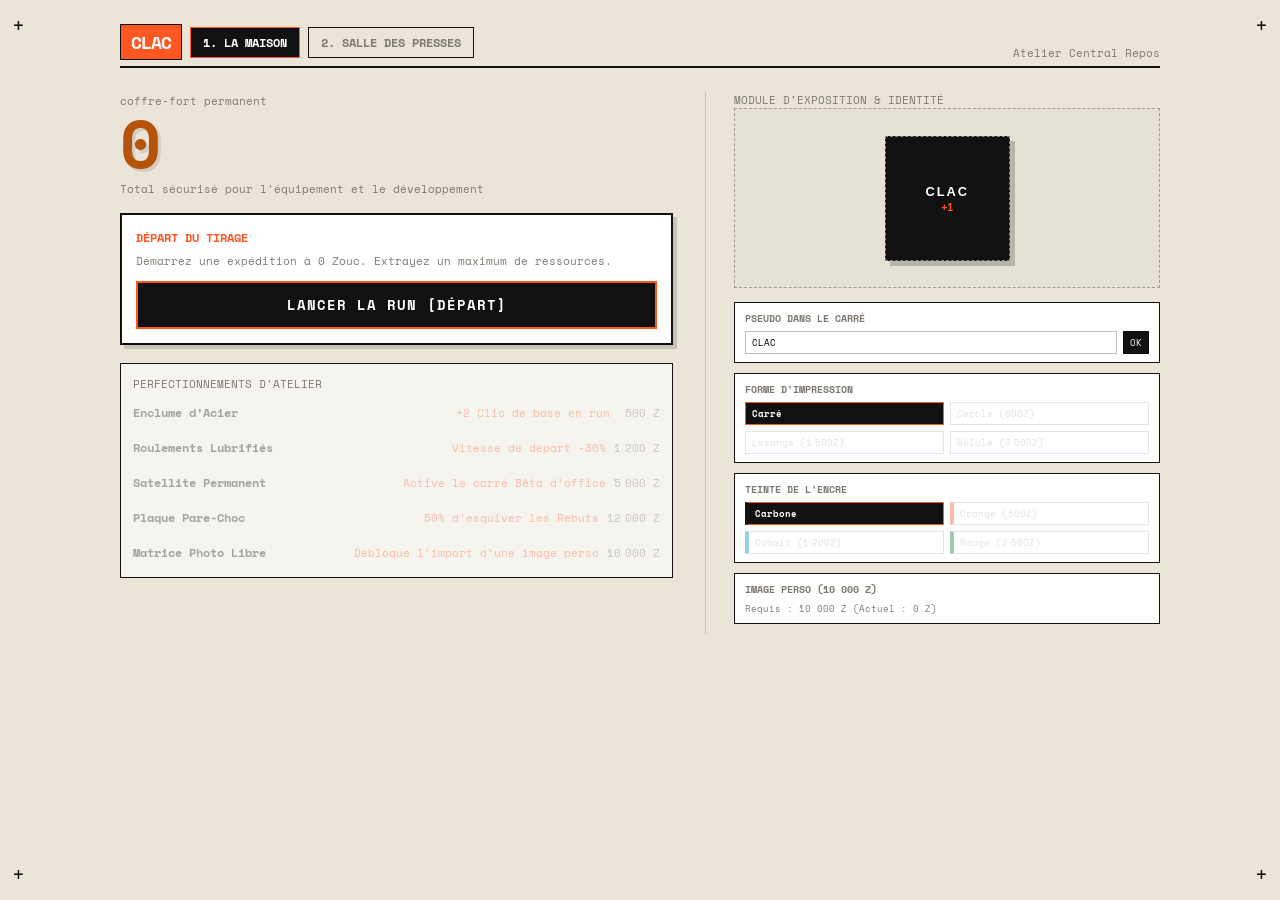
==== index.html @ faa23215 "feat: rename files" ====
<!DOCTYPE html>
<html lang="fr">
<head>
  <meta charset="UTF-8" />
  <meta name="viewport" content="width=device-width, initial-scale=1.0" />
  <title>CLAC — RUN &amp; ATELIER</title>
  <link rel="preconnect" href="https://fonts.googleapis.com">
  <link rel="preconnect" href="https://fonts.gstatic.com" crossorigin>
  <link href="https://fonts.googleapis.com/css2?family=Space+Mono:ital,wght@0,400;0,700;1,400&display=swap" rel="stylesheet">
  <link rel="stylesheet" href="css/clicker.css">
</head>
<body id="sheet-body-element" class="view-hub">

  <!-- REPÈRES D'IMPRESSION -->
  <div class="print-cross top-left">+</div>
  <div class="print-cross top-right">+</div>
  <div class="print-cross bottom-left">+</div>
  <div class="print-cross bottom-right">+</div>

  <!-- COUCHE DES PROJECTILES / ORBES -->
  <div id="projectiles-layer" class="projectiles-layer"></div>

  <!-- BAVURE D'ENCRE LIBRE -->
  <div id="free-ink-stain" class="free-ink-stain is-hidden">
    <div class="stain-core">
      <span class="stain-title">! BAVURE CORROSIF !</span>
      <span id="stain-hp-pill" class="stain-sub">-- CLICS</span>
    </div>
  </div>

  <!-- MODALES DE FIN DE RUN ET GAME OVER -->
  <div id="run-summary-modal" class="modal-backdrop is-hidden">
    <div class="modal-card">
      <div class="modal-badge" id="modal-badge-status">RUN TERMINÉE</div>
      <h2 id="modal-summary-title">BILAN D'EXTRACTION</h2>
      <p class="modal-intro" id="modal-summary-desc">Le tirage a pris fin.</p>
      
      <div class="vault-deposit-box">
        <span class="deposit-label">ZOUCS SÉCURISÉS :</span>
        <span id="modal-deposit-amount" class="deposit-val">+0 Z</span>
      </div>

      <button id="btn-return-home" class="btn-primary-action">RENTRER À LA MAISON [ATELIER]</button>
    </div>
  </div>

  <div id="gameover-overlay" class="modal-backdrop is-hidden">
    <div class="modal-card danger-card">
      <div class="modal-badge red">FAILLITE TECHNIQUE</div>
      <h2>DÉPÔT DE BILAN (0 ZOUC)</h2>
      <p class="modal-intro">L'encre a dévoré votre réserve. Tout l'argent non sécurisé de cette run est perdu.</p>
      <button id="btn-restart-game" class="btn-primary-action red-btn">RÉOUVRIR UN DOSSIER [RETRY]</button>
    </div>
  </div>

  <div class="sheet-frame">
    
    <!-- EN-TÊTE : TITRE CLAC EN HAUT À GAUCHE -->
    <header class="sheet-header">
      <div class="header-top-nav">
        <div class="mode-tabs">
          <span class="brand-title-top">CLAC</span>
          <button id="tab-nav-hub" class="mode-tab is-active">1. LA MAISON</button>
          <button id="tab-nav-run" class="mode-tab">2. SALLE DES PRESSES</button>
          <button id="btn-toggle-pause" class="btn-pause-header is-hidden" title="Pause (P)">PAUSE [P]</button>
          <button id="btn-quit-run" class="btn-quit-header is-hidden" title="Quitter la run et garder 50%">ABANDONNER (50%)</button>
        </div>

        <div class="header-sub">
          <span class="edition" id="status-header-tag">Atelier Central</span>
          <span class="batch" id="sub-header-tag">Repos</span>
        </div>
      </div>
      <div class="thick-rule"></div>
    </header>

    <!-- VUE 1 : LA MAISON -->
    <main id="view-hub-section" class="screen-view">
      <div class="hub-grid">
        
        <section class="hub-vault-col">
          <div class="meta-label">coffre-fort permanent</div>
          <div id="hub-vault-counter" class="giant-counter vault-color">0</div>
          <span class="vault-subtext">Total sécurisé pour l'équipement et le développement</span>

          <div class="start-run-card">
            <span class="run-card-title">DÉPART DU TIRAGE</span>
            <p class="run-card-desc">Démarrez une expédition à 0 Zouc. Extrayez un maximum de ressources.</p>
            <button id="btn-launch-run" class="btn-primary-action launch-btn">LANCER LA RUN [DÉPART]</button>
          </div>

          <div class="hub-shop-card">
            <div class="shop-headline">perfectionnements d'atelier</div>
            <div id="hub-perks-list" class="technical-catalog"></div>
          </div>
        </section>

        <section class="hub-craft-col">
          <div class="shop-headline">module d'exposition &amp; identité</div>
          
          <div class="static-pedestal">
            <button id="hub-static-square" class="static-display-tile" aria-label="Gagner des Zoucs">
              <span id="hub-tile-title" class="tile-title">CLAC</span>
              <span class="tile-sub">+1</span>
            </button>
          </div>

          <div class="custom-card">
            <span class="custom-label">PSEUDO DANS LE CARRÉ</span>
            <div style="display: flex; gap: 6px;">
              <input type="text" id="pseudo-input" placeholder="Votre pseudo..." class="style-choice-btn" style="flex: 1; background: #fff;" maxlength="8">
              <button id="btn-save-pseudo" class="style-choice-btn" style="background: var(--ink-black); color: #fff;">OK</button>
            </div>
          </div>

          <div class="custom-card">
            <span class="custom-label">FORME D'IMPRESSION</span>
            <div class="custom-btn-grid" id="shape-selectors"></div>
          </div>

          <div class="custom-card">
            <span class="custom-label">TEINTE DE L'ENCRE</span>
            <div class="custom-btn-grid" id="color-selectors"></div>
          </div>

          <div class="custom-card" id="image-upload-card">
            <span class="custom-label" id="img-upload-title">IMAGE PERSO (BLOQUÉE)</span>
            <input type="file" id="custom-image-input" accept="image/*" class="style-choice-btn" style="width: 100%; display: none;">
            <button id="btn-remove-image" class="style-choice-btn" style="margin-top: 4px; color: #d32f2f; display: none;">Retirer l'image</button>
            <span id="img-upload-info" style="font-size: 0.58rem; color: var(--muted-gray);">Achetez la 'Matrice Photo Libre' pour l'activer.</span>
          </div>
        </section>

      </div>
    </main>

    <!-- VUE 2 : LA RUN -->
    <main id="view-run-section" class="screen-view is-hidden">
      
      <div id="floor-clear-banner" class="floor-clear-banner is-hidden">
        <div class="banner-text">
          <span class="banner-title">PALIER FRANCHI !</span>
          <span class="banner-sub">Encaissez vos gains ou continuez.</span>
        </div>
        <div class="banner-actions">
          <button id="btn-bank-and-leave" class="banner-btn secure-btn">SÉCURISER &amp; RENTRER</button>
          <button id="btn-continue-run" class="banner-btn continue-btn">CONTINUER →</button>
        </div>
      </div>

      <div class="sheet-body">
        
        <section class="col-left">
          <div class="meta-label">bénéfice net de la run</div>
          <div id="counter" class="giant-counter">0</div>

          <div class="metrics-row">
            <div class="metric-cell">
              <span class="m-label">par seconde</span>
              <span id="stat-passive" class="m-val orange">+0.0</span>
            </div>
            <div class="metric-cell">
              <span class="m-label">par clic</span>
              <span id="stat-click" class="m-val orange">+1</span>
            </div>
            <div class="metric-cell">
              <span class="m-label">objectif palier</span>
              <span id="stat-target" class="m-val orange-text">5 000 Z</span>
            </div>
          </div>

          <div id="heat-container" class="heat-gauge-container">
            <div class="heat-meta">
              <span class="heat-label">pression thermique</span>
              <span id="heat-status" class="heat-state">0% [x1.0 BOOST]</span>
            </div>
            <div class="heat-track">
              <div id="heat-fill" class="heat-fill"></div>
            </div>
            <div id="heat-warning" class="heat-warning-banner is-hidden">
              ! BOURRAGE PAPIER : PRESSE BLOQUÉE !
            </div>
          </div>

          <div class="movement-sandbox" id="sandbox">
            <button id="active-square" class="floating-black-tile" aria-label="Cible principale">
              <span id="run-tile-title" class="tile-title">CLAC</span>
              <span id="tile-gain" class="tile-sub">+1</span>
            </button>

            <button id="beta-square" class="floating-black-tile beta-tile is-hidden" aria-label="Module Bêta">
              <span class="tile-title">BÊTA</span>
              <span id="beta-gain" class="tile-sub">+3</span>
            </button>

            <button id="hazard-square-1" class="hazard-tile" aria-label="Piège 1">
              <span class="hazard-title">REBUT</span>
              <span class="hazard-sub">-15%</span>
            </button>
            <button id="hazard-square-2" class="hazard-tile is-hidden" aria-label="Piège 2">
              <span class="hazard-title">REBUT</span>
              <span class="hazard-sub">-15%</span>
            </button>
            <button id="hazard-square-3" class="hazard-tile is-hidden" aria-label="Piège 3">
              <span class="hazard-title">REBUT</span>
              <span class="hazard-sub">-15%</span>
            </button>
          </div>
        </section>

        <!-- BOUTIQUE DE RUN -->
        <section class="col-right">
          <div class="shop-nav-strip">
            <span class="shop-headline">machines provisoires (run)</span>
          </div>
          <div id="catalog-list" class="technical-catalog"></div>
        </section>

      </div>
    </main>

  </div>

  <script src="JavaScript/script.js"></script>
</body>
</html>
---- css/clicker.css ----
*, *::before, *::after {
  box-sizing: border-box;
  margin: 0;
  padding: 0;
  user-select: none;
  -webkit-user-select: none;
}

:root {
  --paper-bg: #ece7dc;
  --ink-black: #111111;
  --accent-orange: #ff5722;
  --danger-red: #d32f2f;
  --vault-gold: #b45309;
  --muted-gray: #7d7971;
  --rule-color: #111111;
  --custom-tile-bg: #111111;
}

body {
  min-height: 100vh;
  color: var(--ink-black);
  font-family: 'Space Mono', monospace;
  overflow-x: hidden;
  position: relative;
  display: flex;
  justify-content: center;
  padding: 24px 16px;
  background-color: var(--paper-bg);
  transition: background-color 0.5s ease;
}

body.view-hub { --paper-bg: #eae5d8; }
body.world-1 { --paper-bg: #ece7dc; }
body.world-2 { --paper-bg: #dad5c7; --accent-orange: #e64a19; }
body.world-3 { --paper-bg: #c5cfcf; --accent-orange: #0284c7; }
body.world-4 { --paper-bg: #cfc2b6; --accent-orange: #b45309; }
body.world-5 { --paper-bg: #b0aba2; --accent-orange: #dc2626; }

/* TITRE CLAC EN HAUT À GAUCHE */
.brand-title-top {
  font-size: 1.1rem;
  font-weight: 700;
  letter-spacing: -1px;
  color: #fff;
  background: var(--accent-orange);
  padding: 4px 10px;
  border: 1px solid var(--ink-black);
  text-transform: uppercase;
}

/* BAVURE LIBRE */
.free-ink-stain {
  position: fixed;
  border-radius: 35% 65% 60% 40% / 50% 40% 60% 50%;
  background: radial-gradient(circle, #050505 40%, #1f0502 80%, #450a0a 100%);
  z-index: 120;
  cursor: pointer;
  box-shadow: 0 0 45px rgba(211, 47, 47, 0.6);
  border: 3px dashed #ef4444;
  display: flex;
  align-items: center;
  justify-content: center;
  text-align: center;
  animation: pulse-threat 1s ease-in-out infinite alternate;
  touch-action: manipulation;
  transition: width 0.2s ease, height 0.2s ease;
}

@keyframes pulse-threat {
  from { transform: rotate(0deg) scale(0.97); filter: brightness(1); }
  to { transform: rotate(4deg) scale(1.03); filter: brightness(1.2); }
}

.stain-core { pointer-events: none; display: flex; flex-direction: column; gap: 3px; padding: 8px; }
.stain-title { font-size: 0.68rem; font-weight: 700; color: #ef4444; text-shadow: 0 0 8px #000; }
.stain-sub { font-size: 0.6rem; font-weight: 700; color: #ffffff; background: rgba(211, 47, 47, 0.85); padding: 2px 4px; }

/* PROJECTILES */
.projectiles-layer { position: fixed; inset: 0; pointer-events: none; z-index: 95; overflow: hidden; }

.incoming-orb {
  position: absolute;
  width: 36px;
  height: 36px;
  border-radius: 50%;
  background: var(--ink-black);
  border: 2px dashed var(--accent-orange);
  box-shadow: 0 0 10px rgba(255, 87, 34, 0.45);
  cursor: pointer;
  pointer-events: auto;
  touch-action: manipulation;
  display: flex;
  align-items: center;
  justify-content: center;
  color: #fff;
  font-size: 0.65rem;
  font-weight: 700;
  will-change: transform;
}

.incoming-orb:hover { background: var(--danger-red); transform: scale(1.15); }

.floating-black-tile.is-frozen {
  filter: contrast(0.7) brightness(1.6) sepia(0.6) hue-rotate(170deg) !important;
  cursor: wait !important;
  box-shadow: 0 0 15px #38bdf8 !important;
}

/* ÉTAT DE PAUSE VISUEL DISCRET SUR LA PRESSE */
.sheet-body.is-paused-mode {
  filter: grayscale(0.3) contrast(0.9);
  opacity: 0.8;
}

/* REPÈRES D'IMPRESSION */
.print-cross {
  position: fixed;
  font-size: 1.3rem;
  font-weight: 400;
  color: var(--ink-black);
  pointer-events: none;
  z-index: 10;
}
.print-cross.top-left { top: 10px; left: 12px; }
.print-cross.top-right { top: 10px; right: 12px; }
.print-cross.bottom-left { bottom: 10px; left: 12px; }
.print-cross.bottom-right { bottom: 10px; right: 12px; }

/* MODALES */
.modal-backdrop {
  position: fixed;
  inset: 0;
  background: rgba(17, 17, 17, 0.8);
  backdrop-filter: blur(4px);
  -webkit-backdrop-filter: blur(4px);
  z-index: 200;
  display: flex;
  align-items: center;
  justify-content: center;
  padding: 20px;
}

.modal-card {
  width: 100%;
  max-width: 520px;
  background: var(--paper-bg);
  border: 3px solid var(--ink-black);
  box-shadow: 8px 8px 0px rgba(0, 0, 0, 0.4);
  padding: 28px 24px;
  display: flex;
  flex-direction: column;
  gap: 14px;
}

.modal-card.danger-card { border-color: var(--danger-red); box-shadow: 8px 8px 0px rgba(211, 47, 47, 0.4); }
.modal-badge { font-size: 0.68rem; font-weight: 700; color: var(--accent-orange); letter-spacing: 1.5px; }
.modal-badge.red { color: var(--danger-red); }
.modal-card h2 { font-size: 1.5rem; font-weight: 700; letter-spacing: -1px; }
.modal-intro { font-size: 0.78rem; line-height: 1.5; color: var(--muted-gray); }

.vault-deposit-box {
  border: 2px solid var(--ink-black);
  background: #fff;
  padding: 12px;
  display: flex;
  justify-content: space-between;
  align-items: baseline;
}

.deposit-label { font-size: 0.75rem; font-weight: 700; }
.deposit-val { font-size: 1.4rem; font-weight: 700; color: var(--vault-gold); }

.btn-primary-action {
  background: var(--ink-black);
  color: #fff;
  border: 2px solid var(--accent-orange);
  font-family: inherit;
  font-size: 0.85rem;
  font-weight: 700;
  padding: 12px;
  cursor: pointer;
  letter-spacing: 1px;
  text-align: center;
  transition: all 0.15s ease;
}

.btn-primary-action:hover { background: var(--accent-orange); border-color: var(--ink-black); }
.btn-primary-action.red-btn { border-color: var(--danger-red); }
.btn-primary-action.red-btn:hover { background: var(--danger-red); }

.sheet-frame {
  width: 100%;
  max-width: 1040px;
  display: flex;
  flex-direction: column;
  position: relative;
  z-index: 2;
}

.sheet-header { margin-bottom: 14px; }

.header-top-nav {
  display: flex;
  justify-content: space-between;
  align-items: flex-end;
  padding-bottom: 6px;
}

.mode-tabs { display: flex; gap: 8px; align-items: center; }

.mode-tab {
  background: transparent;
  border: 1px solid var(--ink-black);
  font-family: inherit;
  font-size: 0.72rem;
  font-weight: 700;
  padding: 6px 12px;
  cursor: pointer;
  color: var(--muted-gray);
  transition: all 0.15s ease;
}

.mode-tab.is-active { background: var(--ink-black); color: #fff; border-color: var(--accent-orange); }

.btn-pause-header, .btn-quit-header {
  background: transparent;
  border: 1px dashed var(--ink-black);
  font-family: inherit;
  font-size: 0.65rem;
  font-weight: 700;
  padding: 6px 10px;
  cursor: pointer;
  color: var(--ink-black);
  transition: all 0.15s ease;
}

.btn-pause-header:hover { background: var(--accent-orange); color: #fff; border-style: solid; }
.btn-quit-header { border-color: var(--danger-red); color: var(--danger-red); }
.btn-quit-header:hover { background: var(--danger-red); color: #fff; border-style: solid; }

.header-sub { text-align: right; font-size: 0.68rem; color: var(--muted-gray); line-height: 1.3; }
.thick-rule { width: 100%; height: 2px; background-color: var(--rule-color); }

/* VUE 1 : LA MAISON */
.hub-grid { display: flex; gap: 32px; margin-top: 10px; }
.hub-vault-col { flex: 1.3; display: flex; flex-direction: column; }

.vault-color { color: var(--vault-gold) !important; text-shadow: 3px 3px 0px rgba(0, 0, 0, 0.1) !important; }
.vault-subtext { font-size: 0.68rem; color: var(--muted-gray); margin-top: -6px; margin-bottom: 16px; }

.start-run-card {
  border: 2px solid var(--ink-black);
  background: #ffffff;
  padding: 14px;
  display: flex;
  flex-direction: column;
  gap: 8px;
  box-shadow: 4px 4px 0px rgba(0, 0, 0, 0.15);
  margin-bottom: 18px;
}

.run-card-title { font-size: 0.72rem; font-weight: 700; color: var(--accent-orange); }
.run-card-desc { font-size: 0.66rem; color: var(--muted-gray); line-height: 1.4; }
.launch-btn { margin-top: 4px; }

.hub-shop-card {
  border: 1px solid var(--ink-black);
  background: rgba(255, 255, 255, 0.6);
  padding: 12px;
  display: flex;
  flex-direction: column;
  gap: 8px;
}

.hub-craft-col {
  flex: 1;
  display: flex;
  flex-direction: column;
  border-left: 1px solid rgba(0, 0, 0, 0.15);
  padding-left: 28px;
}

.static-pedestal {
  height: 180px;
  border: 1px dashed rgba(0, 0, 0, 0.3);
  display: flex;
  align-items: center;
  justify-content: center;
  background: rgba(0, 0, 0, 0.02);
  margin-bottom: 14px;
}

.static-display-tile {
  width: 125px;
  height: 125px;
  background-color: var(--custom-tile-bg);
  border: 1px dashed rgba(255, 255, 255, 0.5);
  box-shadow: 5px 5px 0px rgba(0, 0, 0, 0.2);
  display: flex;
  flex-direction: column;
  align-items: center;
  justify-content: center;
  gap: 3px;
  cursor: pointer;
  outline: none;
  transition: all 0.1s ease;
}

.static-display-tile:active { transform: scale(0.95); }
.static-display-tile.shape-circle { border-radius: 50% !important; }
.static-display-tile.shape-diamond { border-radius: 3px !important; rotate: 45deg; }
.static-display-tile.shape-diamond * { rotate: -45deg; }
.static-display-tile.shape-pill { border-radius: 24px !important; }

.custom-card {
  border: 1px solid var(--ink-black);
  background: #fff;
  padding: 8px 10px;
  display: flex;
  flex-direction: column;
  gap: 6px;
  margin-bottom: 10px;
}

.custom-label { font-size: 0.6rem; font-weight: 700; color: var(--muted-gray); }
.custom-btn-grid { display: grid; grid-template-columns: 1fr 1fr; gap: 6px; }

.style-choice-btn, .style-color-btn {
  background: transparent;
  border: 1px solid rgba(0, 0, 0, 0.25);
  font-family: inherit;
  font-size: 0.58rem;
  padding: 4px 6px;
  cursor: pointer;
  text-align: left;
}

.style-choice-btn.is-active, .style-color-btn.is-active {
  background: var(--ink-black);
  color: #fff;
  border-color: var(--accent-orange);
  font-weight: 700;
}

.style-choice-btn:disabled, .style-color-btn:disabled { opacity: 0.4; cursor: not-allowed; }

/* VUE 2 : LA RUN */
.floor-clear-banner {
  background: #ffffff;
  border: 2px solid var(--accent-orange);
  box-shadow: 4px 4px 0px rgba(255, 87, 34, 0.25);
  padding: 10px 14px;
  display: flex;
  justify-content: space-between;
  align-items: center;
  margin-bottom: 14px;
}

.banner-text { display: flex; flex-direction: column; gap: 2px; }
.banner-title { font-size: 0.72rem; font-weight: 700; color: var(--accent-orange); }
.banner-sub { font-size: 0.62rem; color: var(--muted-gray); }
.banner-actions { display: flex; gap: 8px; }

.banner-btn {
  font-family: inherit;
  font-size: 0.65rem;
  font-weight: 700;
  padding: 6px 10px;
  cursor: pointer;
  border: 1px solid var(--ink-black);
}

.secure-btn { background: var(--ink-black); color: #fff; }
.continue-btn { background: var(--accent-orange); color: #fff; border-color: var(--accent-orange); }

.sheet-body { display: flex; gap: 24px; flex: 1; }

.col-left { flex: 1.45; display: flex; flex-direction: column; }
.col-right { flex: 0.95; display: flex; flex-direction: column; border-left: 1px solid rgba(0, 0, 0, 0.12); padding-left: 20px; }

.meta-label { font-size: 0.7rem; color: var(--muted-gray); margin-bottom: 2px; }

.giant-counter {
  font-size: 4.2rem;
  font-weight: 700;
  line-height: 0.95;
  letter-spacing: -3px;
  color: var(--ink-black);
  text-shadow: 4px 4px 0px var(--accent-orange);
  margin-bottom: 12px;
}

.metrics-row {
  display: flex;
  border-top: 1px solid var(--ink-black);
  padding-top: 6px;
  margin-bottom: 10px;
}

.metric-cell { flex: 1; display: flex; flex-direction: column; gap: 2px; }
.m-label { font-size: 0.62rem; color: var(--muted-gray); }
.m-val { font-size: 1rem; font-weight: 700; }
.m-val.orange { color: var(--accent-orange); }
.m-val.orange-text { color: var(--accent-orange); }

.heat-gauge-container {
  border: 1px solid var(--ink-black);
  padding: 6px 8px;
  margin-bottom: 12px;
  background: rgba(0, 0, 0, 0.03);
}

.heat-meta { display: flex; justify-content: space-between; font-size: 0.62rem; margin-bottom: 4px; }
.heat-label { color: var(--muted-gray); text-transform: uppercase; }
.heat-state { font-weight: 700; color: var(--ink-black); }

.heat-track {
  width: 100%;
  height: 8px;
  background: rgba(0, 0, 0, 0.1);
  border: 1px solid var(--ink-black);
  position: relative;
  overflow: hidden;
}

.heat-fill {
  width: 0%;
  height: 100%;
  background: linear-gradient(90deg, #111 40%, var(--accent-orange) 80%, var(--danger-red) 100%);
  transition: width 0.08s linear;
}

.heat-warning-banner {
  margin-top: 5px;
  padding: 3px;
  background: var(--danger-red);
  color: #fff;
  font-size: 0.62rem;
  font-weight: 700;
  text-align: center;
  letter-spacing: 1px;
}

.movement-sandbox {
  flex: 1;
  position: relative;
  border: 1px dashed rgba(0, 0, 0, 0.3);
  overflow: hidden;
  background: rgba(0, 0, 0, 0.02);
  min-height: 330px;
}

.floating-black-tile {
  position: absolute;
  top: 0;
  left: 0;
  width: 125px;
  height: 125px;
  background-color: var(--custom-tile-bg);
  border: 1px dashed rgba(255, 255, 255, 0.5);
  box-shadow: 5px 5px 0px rgba(0, 0, 0, 0.2);
  cursor: pointer;
  display: flex;
  flex-direction: column;
  align-items: center;
  justify-content: center;
  gap: 4px;
  outline: none;
  touch-action: manipulation;
  will-change: transform;
}

.floating-black-tile.shape-circle { border-radius: 50% !important; }
.floating-black-tile.shape-diamond { border-radius: 4px !important; rotate: 45deg; }
.floating-black-tile.shape-diamond * { rotate: -45deg; }
.floating-black-tile.shape-pill { border-radius: 24px !important; }

.tile-title { font-size: 0.8rem; font-weight: 700; color: #fff; letter-spacing: 2px; }
.tile-sub { font-size: 0.65rem; color: var(--accent-orange); font-weight: 700; }

.beta-tile {
  width: 75px !important;
  height: 75px !important;
  background-color: var(--accent-orange) !important;
  box-shadow: 4px 4px 0px rgba(0, 0, 0, 0.25) !important;
}
.beta-tile .tile-title { font-size: 0.65rem; }
.beta-tile .tile-sub { color: #fff; }

.hazard-tile {
  position: absolute;
  top: 0;
  left: 0;
  width: 75px;
  height: 75px;
  background-color: #ffffff;
  border: 2px dashed var(--danger-red);
  box-shadow: 4px 4px 0px rgba(211, 47, 47, 0.25);
  cursor: pointer;
  display: flex;
  flex-direction: column;
  align-items: center;
  justify-content: center;
  gap: 2px;
  outline: none;
  touch-action: manipulation;
  will-change: transform;
}

.hazard-title { font-size: 0.6rem; font-weight: 700; color: var(--danger-red); letter-spacing: 1px; }
.hazard-sub { font-size: 0.52rem; color: var(--ink-black); font-weight: 700; }

.shop-nav-strip {
  display: flex;
  justify-content: space-between;
  align-items: baseline;
  border-bottom: 1px solid var(--ink-black);
  padding-bottom: 6px;
  margin-bottom: 10px;
}

.shop-headline { font-size: 0.68rem; color: var(--muted-gray); text-transform: uppercase; }

.technical-catalog { display: flex; flex-direction: column; gap: 10px; }

.tech-row-item {
  background: transparent;
  border: none;
  display: flex;
  justify-content: space-between;
  align-items: baseline;
  font-family: inherit;
  font-size: 0.74rem;
  cursor: pointer;
  padding: 3px 0;
  text-align: left;
  transition: opacity 0.2s ease;
}

.tech-row-item.is-hidden { display: none !important; }
.tech-row-item:disabled { opacity: 0.3; cursor: not-allowed; }
.tech-row-item:hover:not(:disabled) .t-name { text-decoration: underline; }

.t-name { color: var(--ink-black); font-weight: 700; max-width: 140px; line-height: 1.2; }
.t-metrics { display: flex; gap: 8px; align-items: baseline; }
.t-gain { color: var(--accent-orange); font-size: 0.68rem; }
.t-price { color: var(--muted-gray); font-size: 0.7rem; min-width: 42px; text-align: right; }

.is-hidden { display: none !important; }

/* PARTICULES */
.tech-pop-particle {
  position: fixed;
  pointer-events: none;
  font-family: 'Space Mono', monospace;
  font-size: 0.95rem;
  font-weight: 700;
  color: var(--accent-orange);
  z-index: 100;
  animation: tech-rise 0.45s ease-out forwards;
}

.technical-catalog {
  display: flex;
  flex-direction: column;
  gap: 10px;
  width: 100%;
}

.tech-row-item {
  background: transparent;
  border: none;
  display: flex;
  justify-content: space-between;
  align-items: baseline;
  font-family: inherit;
  font-size: 0.74rem;
  cursor: pointer;
  padding: 4px 0;
  text-align: left;
  width: 100%;
  transition: opacity 0.2s ease;
}

.tech-row-item:disabled {
  opacity: 0.35;
  cursor: not-allowed;
}

.tech-row-item:hover:not(:disabled) .t-name {
  text-decoration: underline;
}

.tech-pop-particle.danger { color: var(--danger-red); }

@keyframes tech-rise {
  0%   { transform: translate(-50%, -50%) translateY(0); opacity: 1; }
  100% { transform: translate(-50%, -50%) translateY(-35px); opacity: 0; }
}

@media (max-width: 900px) {
  .sheet-body, .hub-grid { flex-direction: column; gap: 20px; }
  .col-right, .hub-craft-col { border-left: none; padding-left: 0; border-top: 1px solid rgba(0, 0, 0, 0.12); padding-top: 14px; }
  .giant-counter { font-size: 3.4rem; }
}
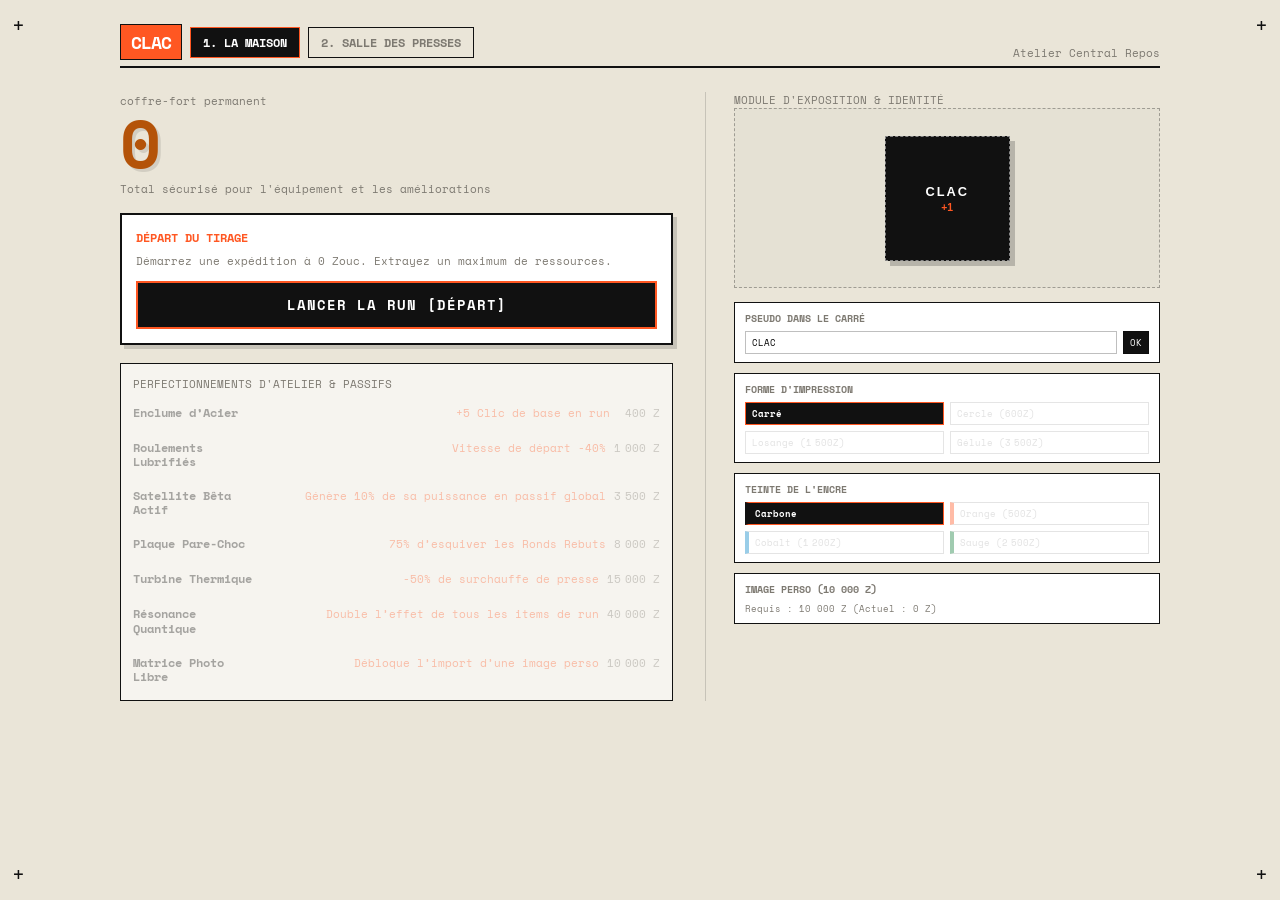
==== commit 41ff5a4e: "feat: équilibrage des passifs, augmentation de la zone de jeu" ====
--- a/index.html
+++ b/index.html
@@ -11,16 +11,13 @@
 </head>
 <body id="sheet-body-element" class="view-hub">
 
-  <!-- REPÈRES D'IMPRESSION -->
   <div class="print-cross top-left">+</div>
   <div class="print-cross top-right">+</div>
   <div class="print-cross bottom-left">+</div>
   <div class="print-cross bottom-right">+</div>
 
-  <!-- COUCHE DES PROJECTILES / ORBES -->
   <div id="projectiles-layer" class="projectiles-layer"></div>
 
-  <!-- BAVURE D'ENCRE LIBRE -->
   <div id="free-ink-stain" class="free-ink-stain is-hidden">
     <div class="stain-core">
       <span class="stain-title">! BAVURE CORROSIF !</span>
@@ -28,7 +25,6 @@
     </div>
   </div>
 
-  <!-- MODALES DE FIN DE RUN ET GAME OVER -->
   <div id="run-summary-modal" class="modal-backdrop is-hidden">
     <div class="modal-card">
       <div class="modal-badge" id="modal-badge-status">RUN TERMINÉE</div>
@@ -55,7 +51,6 @@
 
   <div class="sheet-frame">
     
-    <!-- EN-TÊTE : TITRE CLAC EN HAUT À GAUCHE -->
     <header class="sheet-header">
       <div class="header-top-nav">
         <div class="mode-tabs">
@@ -74,14 +69,13 @@
       <div class="thick-rule"></div>
     </header>
 
-    <!-- VUE 1 : LA MAISON -->
     <main id="view-hub-section" class="screen-view">
       <div class="hub-grid">
         
         <section class="hub-vault-col">
           <div class="meta-label">coffre-fort permanent</div>
           <div id="hub-vault-counter" class="giant-counter vault-color">0</div>
-          <span class="vault-subtext">Total sécurisé pour l'équipement et le développement</span>
+          <span class="vault-subtext">Total sécurisé pour l'équipement et les améliorations</span>
 
           <div class="start-run-card">
             <span class="run-card-title">DÉPART DU TIRAGE</span>
@@ -90,7 +84,7 @@
           </div>
 
           <div class="hub-shop-card">
-            <div class="shop-headline">perfectionnements d'atelier</div>
+            <div class="shop-headline">perfectionnements d'atelier &amp; passifs</div>
             <div id="hub-perks-list" class="technical-catalog"></div>
           </div>
         </section>
@@ -127,14 +121,13 @@
             <span class="custom-label" id="img-upload-title">IMAGE PERSO (BLOQUÉE)</span>
             <input type="file" id="custom-image-input" accept="image/*" class="style-choice-btn" style="width: 100%; display: none;">
             <button id="btn-remove-image" class="style-choice-btn" style="margin-top: 4px; color: #d32f2f; display: none;">Retirer l'image</button>
-            <span id="img-upload-info" style="font-size: 0.58rem; color: var(--muted-gray);">Achetez la 'Matrice Photo Libre' pour l'activer.</span>
+            <span id="img-upload-info" style="font-size: 0.58rem; color: var(--muted-gray);">Achetez 'Matrice Photo Libre' pour l'activer.</span>
           </div>
         </section>
 
       </div>
     </main>
 
-    <!-- VUE 2 : LA RUN -->
     <main id="view-run-section" class="screen-view is-hidden">
       
       <div id="floor-clear-banner" class="floor-clear-banner is-hidden">
@@ -182,6 +175,7 @@
             </div>
           </div>
 
+          <!-- BAC DE JEU AGRANDI -->
           <div class="movement-sandbox" id="sandbox">
             <button id="active-square" class="floating-black-tile" aria-label="Cible principale">
               <span id="run-tile-title" class="tile-title">CLAC</span>
@@ -193,22 +187,19 @@
               <span id="beta-gain" class="tile-sub">+3</span>
             </button>
 
-            <button id="hazard-square-1" class="hazard-tile" aria-label="Piège 1">
+            <!-- RONDS DE REBUT RÉTRÉCIS -->
+            <button id="hazard-square-1" class="hazard-circle" aria-label="Piège 1">
               <span class="hazard-title">REBUT</span>
-              <span class="hazard-sub">-15%</span>
-            </button>
-            <button id="hazard-square-2" class="hazard-tile is-hidden" aria-label="Piège 2">
+            </button>
+            <button id="hazard-square-2" class="hazard-circle is-hidden" aria-label="Piège 2">
               <span class="hazard-title">REBUT</span>
-              <span class="hazard-sub">-15%</span>
-            </button>
-            <button id="hazard-square-3" class="hazard-tile is-hidden" aria-label="Piège 3">
+            </button>
+            <button id="hazard-square-3" class="hazard-circle is-hidden" aria-label="Piège 3">
               <span class="hazard-title">REBUT</span>
-              <span class="hazard-sub">-15%</span>
-            </button>
-          </div>
-        </section>
-
-        <!-- BOUTIQUE DE RUN -->
+            </button>
+          </div>
+        </section>
+
         <section class="col-right">
           <div class="shop-nav-strip">
             <span class="shop-headline">machines provisoires (run)</span>
--- a/css/clicker.css
+++ b/css/clicker.css
@@ -37,7 +37,6 @@
 body.world-4 { --paper-bg: #cfc2b6; --accent-orange: #b45309; }
 body.world-5 { --paper-bg: #b0aba2; --accent-orange: #dc2626; }
 
-/* TITRE CLAC EN HAUT À GAUCHE */
 .brand-title-top {
   font-size: 1.1rem;
   font-weight: 700;
@@ -49,7 +48,6 @@
   text-transform: uppercase;
 }
 
-/* BAVURE LIBRE */
 .free-ink-stain {
   position: fixed;
   border-radius: 35% 65% 60% 40% / 50% 40% 60% 50%;
@@ -76,7 +74,6 @@
 .stain-title { font-size: 0.68rem; font-weight: 700; color: #ef4444; text-shadow: 0 0 8px #000; }
 .stain-sub { font-size: 0.6rem; font-weight: 700; color: #ffffff; background: rgba(211, 47, 47, 0.85); padding: 2px 4px; }
 
-/* PROJECTILES */
 .projectiles-layer { position: fixed; inset: 0; pointer-events: none; z-index: 95; overflow: hidden; }
 
 .incoming-orb {
@@ -107,13 +104,11 @@
   box-shadow: 0 0 15px #38bdf8 !important;
 }
 
-/* ÉTAT DE PAUSE VISUEL DISCRET SUR LA PRESSE */
 .sheet-body.is-paused-mode {
   filter: grayscale(0.3) contrast(0.9);
   opacity: 0.8;
 }
 
-/* REPÈRES D'IMPRESSION */
 .print-cross {
   position: fixed;
   font-size: 1.3rem;
@@ -127,7 +122,6 @@
 .print-cross.bottom-left { bottom: 10px; left: 12px; }
 .print-cross.bottom-right { bottom: 10px; right: 12px; }
 
-/* MODALES */
 .modal-backdrop {
   position: fixed;
   inset: 0;
@@ -242,7 +236,6 @@
 .header-sub { text-align: right; font-size: 0.68rem; color: var(--muted-gray); line-height: 1.3; }
 .thick-rule { width: 100%; height: 2px; background-color: var(--rule-color); }
 
-/* VUE 1 : LA MAISON */
 .hub-grid { display: flex; gap: 32px; margin-top: 10px; }
 .hub-vault-col { flex: 1.3; display: flex; flex-direction: column; }
 
@@ -345,7 +338,6 @@
 
 .style-choice-btn:disabled, .style-color-btn:disabled { opacity: 0.4; cursor: not-allowed; }
 
-/* VUE 2 : LA RUN */
 .floor-clear-banner {
   background: #ffffff;
   border: 2px solid var(--accent-orange);
@@ -376,8 +368,8 @@
 
 .sheet-body { display: flex; gap: 24px; flex: 1; }
 
-.col-left { flex: 1.45; display: flex; flex-direction: column; }
-.col-right { flex: 0.95; display: flex; flex-direction: column; border-left: 1px solid rgba(0, 0, 0, 0.12); padding-left: 20px; }
+.col-left { flex: 1.65; display: flex; flex-direction: column; }
+.col-right { flex: 0.85; display: flex; flex-direction: column; border-left: 1px solid rgba(0, 0, 0, 0.12); padding-left: 20px; }
 
 .meta-label { font-size: 0.7rem; color: var(--muted-gray); margin-bottom: 2px; }
 
@@ -442,13 +434,14 @@
   letter-spacing: 1px;
 }
 
+/* BAC DE JEU AGRANDI (RUN) */
 .movement-sandbox {
   flex: 1;
   position: relative;
   border: 1px dashed rgba(0, 0, 0, 0.3);
   overflow: hidden;
   background: rgba(0, 0, 0, 0.02);
-  min-height: 330px;
+  min-height: 440px;
 }
 
 .floating-black-tile {
@@ -488,28 +481,37 @@
 .beta-tile .tile-title { font-size: 0.65rem; }
 .beta-tile .tile-sub { color: #fff; }
 
-.hazard-tile {
+/* RONDS DE REBUT RÉTRÉCIS ET DISCRETS */
+.hazard-circle {
   position: absolute;
   top: 0;
   left: 0;
-  width: 75px;
-  height: 75px;
+  width: 48px;
+  height: 48px;
+  border-radius: 50%;
   background-color: #ffffff;
   border: 2px dashed var(--danger-red);
-  box-shadow: 4px 4px 0px rgba(211, 47, 47, 0.25);
-  cursor: pointer;
-  display: flex;
-  flex-direction: column;
-  align-items: center;
-  justify-content: center;
-  gap: 2px;
+  box-shadow: 2px 2px 0px rgba(211, 47, 47, 0.3);
+  cursor: pointer;
+  display: flex;
+  align-items: center;
+  justify-content: center;
   outline: none;
   touch-action: manipulation;
   will-change: transform;
 }
 
-.hazard-title { font-size: 0.6rem; font-weight: 700; color: var(--danger-red); letter-spacing: 1px; }
-.hazard-sub { font-size: 0.52rem; color: var(--ink-black); font-weight: 700; }
+.hazard-circle:hover {
+  background-color: #ffebee;
+  transform: scale(1.1);
+}
+
+.hazard-title {
+  font-size: 0.48rem;
+  font-weight: 700;
+  color: var(--danger-red);
+  letter-spacing: 0.5px;
+}
 
 .shop-nav-strip {
   display: flex;
@@ -522,7 +524,12 @@
 
 .shop-headline { font-size: 0.68rem; color: var(--muted-gray); text-transform: uppercase; }
 
-.technical-catalog { display: flex; flex-direction: column; gap: 10px; }
+.technical-catalog {
+  display: flex;
+  flex-direction: column;
+  gap: 10px;
+  width: 100%;
+}
 
 .tech-row-item {
   background: transparent;
@@ -533,23 +540,22 @@
   font-family: inherit;
   font-size: 0.74rem;
   cursor: pointer;
-  padding: 3px 0;
+  padding: 4px 0;
   text-align: left;
+  width: 100%;
   transition: opacity 0.2s ease;
 }
 
-.tech-row-item.is-hidden { display: none !important; }
-.tech-row-item:disabled { opacity: 0.3; cursor: not-allowed; }
+.tech-row-item:disabled { opacity: 0.35; cursor: not-allowed; }
 .tech-row-item:hover:not(:disabled) .t-name { text-decoration: underline; }
 
-.t-name { color: var(--ink-black); font-weight: 700; max-width: 140px; line-height: 1.2; }
+.t-name { color: var(--ink-black); font-weight: 700; max-width: 130px; line-height: 1.2; }
 .t-metrics { display: flex; gap: 8px; align-items: baseline; }
 .t-gain { color: var(--accent-orange); font-size: 0.68rem; }
 .t-price { color: var(--muted-gray); font-size: 0.7rem; min-width: 42px; text-align: right; }
 
 .is-hidden { display: none !important; }
 
-/* PARTICULES */
 .tech-pop-particle {
   position: fixed;
   pointer-events: none;
@@ -561,37 +567,6 @@
   animation: tech-rise 0.45s ease-out forwards;
 }
 
-.technical-catalog {
-  display: flex;
-  flex-direction: column;
-  gap: 10px;
-  width: 100%;
-}
-
-.tech-row-item {
-  background: transparent;
-  border: none;
-  display: flex;
-  justify-content: space-between;
-  align-items: baseline;
-  font-family: inherit;
-  font-size: 0.74rem;
-  cursor: pointer;
-  padding: 4px 0;
-  text-align: left;
-  width: 100%;
-  transition: opacity 0.2s ease;
-}
-
-.tech-row-item:disabled {
-  opacity: 0.35;
-  cursor: not-allowed;
-}
-
-.tech-row-item:hover:not(:disabled) .t-name {
-  text-decoration: underline;
-}
-
 .tech-pop-particle.danger { color: var(--danger-red); }
 
 @keyframes tech-rise {
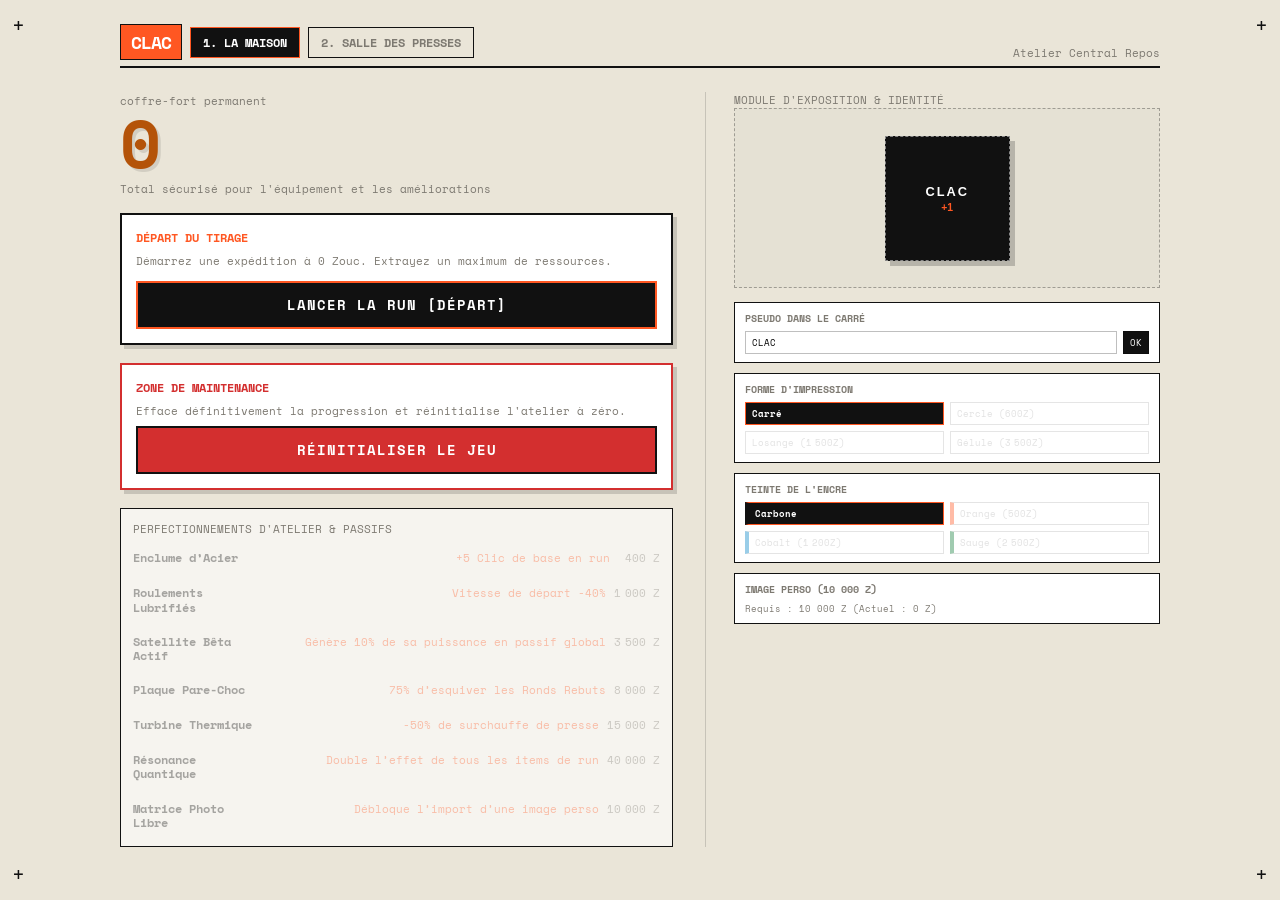
==== commit e2e5bb13: "feat: ajout d'un bouton reinitialiser et d'un systeme de version" ====
--- a/index.html
+++ b/index.html
@@ -8,6 +8,7 @@
   <link rel="preconnect" href="https://fonts.gstatic.com" crossorigin>
   <link href="https://fonts.googleapis.com/css2?family=Space+Mono:ital,wght@0,400;0,700;1,400&display=swap" rel="stylesheet">
   <link rel="stylesheet" href="css/clicker.css">
+  <link rel="stylesheet" href="css/clicker.css?v=1.1">
 </head>
 <body id="sheet-body-element" class="view-hub">
 
@@ -83,6 +84,12 @@
             <button id="btn-launch-run" class="btn-primary-action launch-btn">LANCER LA RUN [DÉPART]</button>
           </div>
 
+          <div class="start-run-card" style="border-color: #d32f2f; margin-bottom: 18px;">
+            <span class="run-card-title" style="color: #d32f2f;">ZONE DE MAINTENANCE</span>
+            <p class="run-card-desc">Efface définitivement la progression et réinitialise l'atelier à zéro.</p>
+            <button id="btn-hard-reset" class="btn-primary-action red-btn" style="background: #d32f2f; border-color: #111;">RÉINITIALISER LE JEU</button>
+          </div>
+
           <div class="hub-shop-card">
             <div class="shop-headline">perfectionnements d'atelier &amp; passifs</div>
             <div id="hub-perks-list" class="technical-catalog"></div>
@@ -211,7 +218,6 @@
     </main>
 
   </div>
-
-  <script src="JavaScript/script.js"></script>
+  <script src="JavaScript/script.js?v=1.1"></script>
 </body>
 </html>
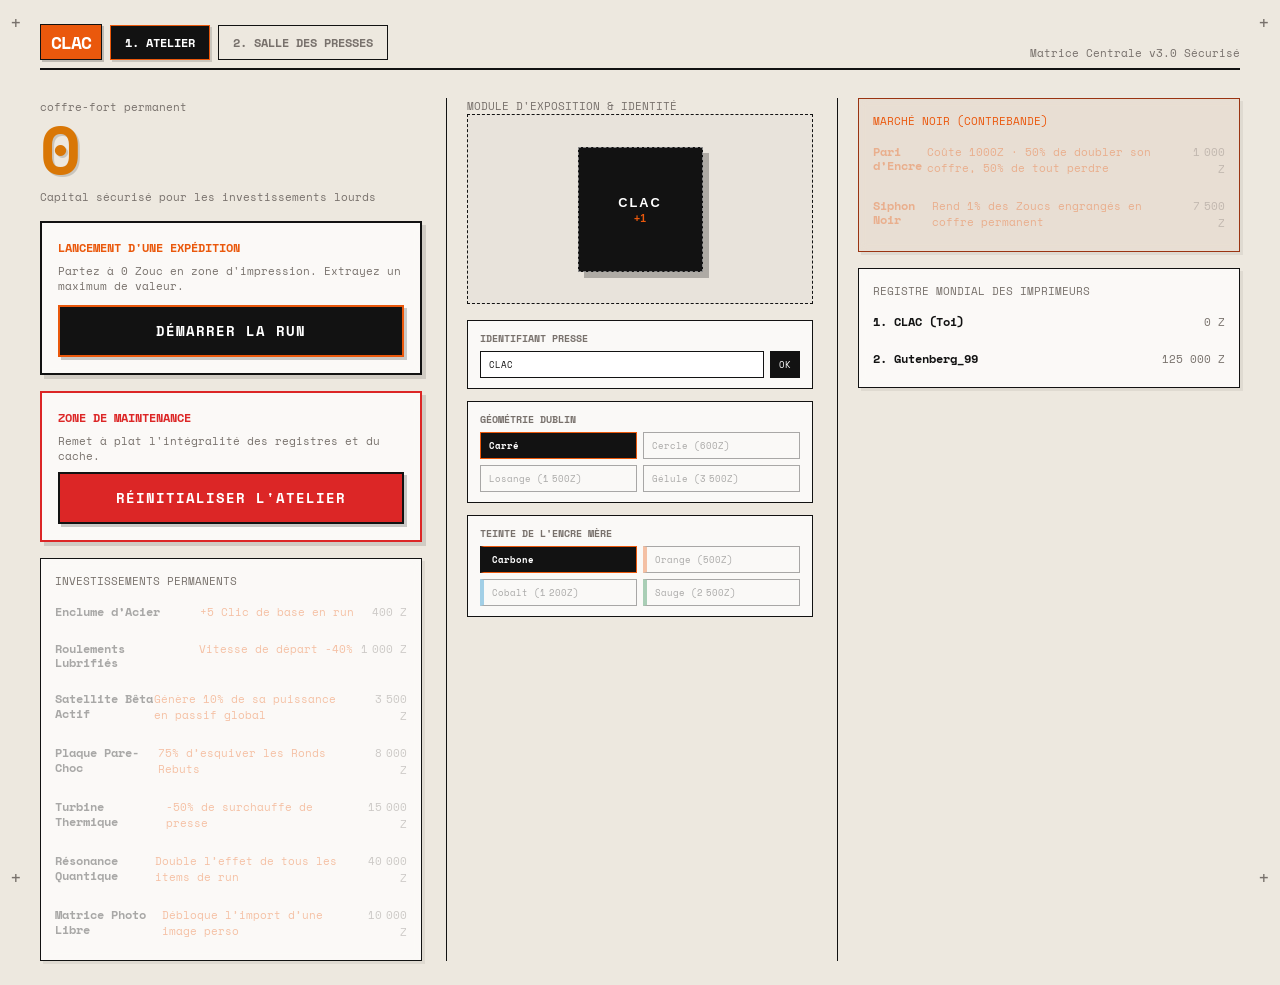
==== commit 1adf5665: "feat: refonte visuel du jeu, et ajout d'un classement en temps réel" ====
--- a/index.html
+++ b/index.html
@@ -3,12 +3,11 @@
 <head>
   <meta charset="UTF-8" />
   <meta name="viewport" content="width=device-width, initial-scale=1.0" />
-  <title>CLAC — RUN &amp; ATELIER</title>
+  <title>CLAC — IDLE ROGUE-LITE</title>
   <link rel="preconnect" href="https://fonts.googleapis.com">
   <link rel="preconnect" href="https://fonts.gstatic.com" crossorigin>
   <link href="https://fonts.googleapis.com/css2?family=Space+Mono:ital,wght@0,400;0,700;1,400&display=swap" rel="stylesheet">
-  <link rel="stylesheet" href="css/clicker.css">
-  <link rel="stylesheet" href="css/clicker.css?v=1.1">
+  <link rel="stylesheet" href="css/clicker.css?v=3.0">
 </head>
 <body id="sheet-body-element" class="view-hub">
 
@@ -28,25 +27,25 @@
 
   <div id="run-summary-modal" class="modal-backdrop is-hidden">
     <div class="modal-card">
-      <div class="modal-badge" id="modal-badge-status">RUN TERMINÉE</div>
-      <h2 id="modal-summary-title">BILAN D'EXTRACTION</h2>
-      <p class="modal-intro" id="modal-summary-desc">Le tirage a pris fin.</p>
+      <div class="modal-badge" id="modal-badge-status">EXTRACTION TERMINÉE</div>
+      <h2 id="modal-summary-title">BILAN DE PRODUCTION</h2>
+      <p class="modal-intro" id="modal-summary-desc">Le tirage de la presse a été sécurisé.</p>
       
       <div class="vault-deposit-box">
         <span class="deposit-label">ZOUCS SÉCURISÉS :</span>
         <span id="modal-deposit-amount" class="deposit-val">+0 Z</span>
       </div>
 
-      <button id="btn-return-home" class="btn-primary-action">RENTRER À LA MAISON [ATELIER]</button>
+      <button id="btn-return-home" class="btn-primary-action">RENTRER À L'ATELIER</button>
     </div>
   </div>
 
   <div id="gameover-overlay" class="modal-backdrop is-hidden">
     <div class="modal-card danger-card">
       <div class="modal-badge red">FAILLITE TECHNIQUE</div>
-      <h2>DÉPÔT DE BILAN (0 ZOUC)</h2>
-      <p class="modal-intro">L'encre a dévoré votre réserve. Tout l'argent non sécurisé de cette run est perdu.</p>
-      <button id="btn-restart-game" class="btn-primary-action red-btn">RÉOUVRIR UN DOSSIER [RETRY]</button>
+      <h2>DÉPÔT DE BILAN</h2>
+      <p class="modal-intro">L'encre a totalement submergé les roulements. Les profits non sécurisés sont perdus.</p>
+      <button id="btn-restart-game" class="btn-primary-action red-btn">RÉOUVRIR LE DOSSIER</button>
     </div>
   </div>
 
@@ -56,42 +55,43 @@
       <div class="header-top-nav">
         <div class="mode-tabs">
           <span class="brand-title-top">CLAC</span>
-          <button id="tab-nav-hub" class="mode-tab is-active">1. LA MAISON</button>
+          <button id="tab-nav-hub" class="mode-tab is-active">1. ATELIER</button>
           <button id="tab-nav-run" class="mode-tab">2. SALLE DES PRESSES</button>
           <button id="btn-toggle-pause" class="btn-pause-header is-hidden" title="Pause (P)">PAUSE [P]</button>
           <button id="btn-quit-run" class="btn-quit-header is-hidden" title="Quitter la run et garder 50%">ABANDONNER (50%)</button>
         </div>
 
         <div class="header-sub">
-          <span class="edition" id="status-header-tag">Atelier Central</span>
-          <span class="batch" id="sub-header-tag">Repos</span>
+          <span class="edition" id="status-header-tag">Matrice Centrale v3.0</span>
+          <span class="batch" id="sub-header-tag">Sécurisé</span>
         </div>
       </div>
       <div class="thick-rule"></div>
     </header>
 
+    <!-- VUE 1 : L'ATELIER -->
     <main id="view-hub-section" class="screen-view">
-      <div class="hub-grid">
+      <div class="hub-grid-3">
         
         <section class="hub-vault-col">
           <div class="meta-label">coffre-fort permanent</div>
           <div id="hub-vault-counter" class="giant-counter vault-color">0</div>
-          <span class="vault-subtext">Total sécurisé pour l'équipement et les améliorations</span>
+          <span class="vault-subtext">Capital sécurisé pour les investissements lourds</span>
 
           <div class="start-run-card">
-            <span class="run-card-title">DÉPART DU TIRAGE</span>
-            <p class="run-card-desc">Démarrez une expédition à 0 Zouc. Extrayez un maximum de ressources.</p>
-            <button id="btn-launch-run" class="btn-primary-action launch-btn">LANCER LA RUN [DÉPART]</button>
-          </div>
-
-          <div class="start-run-card" style="border-color: #d32f2f; margin-bottom: 18px;">
-            <span class="run-card-title" style="color: #d32f2f;">ZONE DE MAINTENANCE</span>
-            <p class="run-card-desc">Efface définitivement la progression et réinitialise l'atelier à zéro.</p>
-            <button id="btn-hard-reset" class="btn-primary-action red-btn" style="background: #d32f2f; border-color: #111;">RÉINITIALISER LE JEU</button>
+            <span class="run-card-title">LANCEMENT D'UNE EXPÉDITION</span>
+            <p class="run-card-desc">Partez à 0 Zouc en zone d'impression. Extrayez un maximum de valeur.</p>
+            <button id="btn-launch-run" class="btn-primary-action launch-btn">DÉMARRER LA RUN</button>
+          </div>
+
+          <div class="start-run-card maintenance-card">
+            <span class="run-card-title red-text">ZONE DE MAINTENANCE</span>
+            <p class="run-card-desc">Remet à plat l'intégralité des registres et du cache.</p>
+            <button id="btn-hard-reset" class="btn-primary-action red-btn">RÉINITIALISER L'ATELIER</button>
           </div>
 
           <div class="hub-shop-card">
-            <div class="shop-headline">perfectionnements d'atelier &amp; passifs</div>
+            <div class="shop-headline">investissements permanents</div>
             <div id="hub-perks-list" class="technical-catalog"></div>
           </div>
         </section>
@@ -107,64 +107,70 @@
           </div>
 
           <div class="custom-card">
-            <span class="custom-label">PSEUDO DANS LE CARRÉ</span>
+            <span class="custom-label">IDENTIFIANT PRESSE</span>
             <div style="display: flex; gap: 6px;">
-              <input type="text" id="pseudo-input" placeholder="Votre pseudo..." class="style-choice-btn" style="flex: 1; background: #fff;" maxlength="8">
-              <button id="btn-save-pseudo" class="style-choice-btn" style="background: var(--ink-black); color: #fff;">OK</button>
+              <input type="text" id="pseudo-input" placeholder="Pseudo..." class="style-choice-btn" style="flex: 1; background: #fff;" maxlength="8">
+              <button id="btn-save-pseudo" class="style-choice-btn" style="background: var(--ink-black); color: #fff;"> OK </button>
             </div>
           </div>
 
           <div class="custom-card">
-            <span class="custom-label">FORME D'IMPRESSION</span>
+            <span class="custom-label">GÉOMÉTRIE DUBLIN</span>
             <div class="custom-btn-grid" id="shape-selectors"></div>
           </div>
 
           <div class="custom-card">
-            <span class="custom-label">TEINTE DE L'ENCRE</span>
+            <span class="custom-label">TEINTE DE L'ENCRE MÈRE</span>
             <div class="custom-btn-grid" id="color-selectors"></div>
           </div>
-
-          <div class="custom-card" id="image-upload-card">
-            <span class="custom-label" id="img-upload-title">IMAGE PERSO (BLOQUÉE)</span>
-            <input type="file" id="custom-image-input" accept="image/*" class="style-choice-btn" style="width: 100%; display: none;">
-            <button id="btn-remove-image" class="style-choice-btn" style="margin-top: 4px; color: #d32f2f; display: none;">Retirer l'image</button>
-            <span id="img-upload-info" style="font-size: 0.58rem; color: var(--muted-gray);">Achetez 'Matrice Photo Libre' pour l'activer.</span>
+        </section>
+
+        <section class="hub-social-col">
+          <div class="hub-shop-card black-market-box">
+            <div class="shop-headline bm-title">marché noir (contrebande)</div>
+            <div id="black-market-list" class="technical-catalog"></div>
+          </div>
+
+          <div class="hub-shop-card">
+            <div class="shop-headline">registre mondial des imprimeurs</div>
+            <div id="leaderboard-list" class="technical-catalog"></div>
           </div>
         </section>
 
       </div>
     </main>
 
+    <!-- VUE 2 : SALLE DES PRESSES -->
     <main id="view-run-section" class="screen-view is-hidden">
       
       <div id="floor-clear-banner" class="floor-clear-banner is-hidden">
         <div class="banner-text">
-          <span class="banner-title">PALIER FRANCHI !</span>
-          <span class="banner-sub">Encaissez vos gains ou continuez.</span>
+          <span class="banner-title" id="floor-banner-title">PALIER ATTEINT !</span>
+          <span class="banner-sub" id="floor-banner-sub">Encaissez vos gains ou repoussez les limites.</span>
         </div>
         <div class="banner-actions">
           <button id="btn-bank-and-leave" class="banner-btn secure-btn">SÉCURISER &amp; RENTRER</button>
-          <button id="btn-continue-run" class="banner-btn continue-btn">CONTINUER →</button>
+          <button id="btn-continue-run" class="banner-btn continue-btn">POURSUIVRE →</button>
         </div>
       </div>
 
       <div class="sheet-body">
         
         <section class="col-left">
-          <div class="meta-label">bénéfice net de la run</div>
+          <div class="meta-label" id="world-env-label">bénéfice net · monde 01</div>
           <div id="counter" class="giant-counter">0</div>
 
           <div class="metrics-row">
             <div class="metric-cell">
-              <span class="m-label">par seconde</span>
+              <span class="m-label">flux passif</span>
               <span id="stat-passive" class="m-val orange">+0.0</span>
             </div>
             <div class="metric-cell">
-              <span class="m-label">par clic</span>
+              <span class="m-label">puissance clic</span>
               <span id="stat-click" class="m-val orange">+1</span>
             </div>
             <div class="metric-cell">
-              <span class="m-label">objectif palier</span>
+              <span class="m-label">objectif de palier</span>
               <span id="stat-target" class="m-val orange-text">5 000 Z</span>
             </div>
           </div>
@@ -178,11 +184,10 @@
               <div id="heat-fill" class="heat-fill"></div>
             </div>
             <div id="heat-warning" class="heat-warning-banner is-hidden">
-              ! BOURRAGE PAPIER : PRESSE BLOQUÉE !
-            </div>
-          </div>
-
-          <!-- BAC DE JEU AGRANDI -->
+              ! BOURRAGE PAPIER : SYSTÈME VERROUILLÉ !
+            </div>
+          </div>
+
           <div class="movement-sandbox" id="sandbox">
             <button id="active-square" class="floating-black-tile" aria-label="Cible principale">
               <span id="run-tile-title" class="tile-title">CLAC</span>
@@ -194,7 +199,6 @@
               <span id="beta-gain" class="tile-sub">+3</span>
             </button>
 
-            <!-- RONDS DE REBUT RÉTRÉCIS -->
             <button id="hazard-square-1" class="hazard-circle" aria-label="Piège 1">
               <span class="hazard-title">REBUT</span>
             </button>
@@ -209,15 +213,23 @@
 
         <section class="col-right">
           <div class="shop-nav-strip">
-            <span class="shop-headline">machines provisoires (run)</span>
-          </div>
-          <div id="catalog-list" class="technical-catalog"></div>
+            <span class="shop-headline">machines provisoires</span>
+          </div>
+          <div id="catalog-list" class="technical-catalog" style="margin-bottom: 16px;"></div>
+
+          <div class="shop-nav-strip">
+            <span class="shop-headline" style="color: var(--vault-gold);">registre des bonus actifs</span>
+          </div>
+          <div id="active-bonuses-list" class="technical-catalog active-bonus-box">
+            <span style="font-size: 0.65rem; color: var(--muted-gray);">Aucun catalyseur actif.</span>
+          </div>
         </section>
 
       </div>
     </main>
 
   </div>
-  <script src="JavaScript/script.js?v=1.1"></script>
+
+  <script src="JavaScript/script.js?v=3.0"></script>
 </body>
 </html>
--- a/css/clicker.css
+++ b/css/clicker.css
@@ -7,14 +7,15 @@
 }
 
 :root {
-  --paper-bg: #ece7dc;
-  --ink-black: #111111;
-  --accent-orange: #ff5722;
-  --danger-red: #d32f2f;
-  --vault-gold: #b45309;
-  --muted-gray: #7d7971;
-  --rule-color: #111111;
-  --custom-tile-bg: #111111;
+  --paper-bg: #f4f1ea;
+  --panel-bg: rgba(255, 255, 255, 0.75);
+  --ink-black: #121212;
+  --accent-orange: #ea580c;
+  --danger-red: #dc2626;
+  --vault-gold: #d97706;
+  --muted-gray: #78716c;
+  --rule-color: #121212;
+  --custom-tile-bg: #121212;
 }
 
 body {
@@ -27,15 +28,43 @@
   justify-content: center;
   padding: 24px 16px;
   background-color: var(--paper-bg);
-  transition: background-color 0.5s ease;
-}
-
-body.view-hub { --paper-bg: #eae5d8; }
-body.world-1 { --paper-bg: #ece7dc; }
-body.world-2 { --paper-bg: #dad5c7; --accent-orange: #e64a19; }
-body.world-3 { --paper-bg: #c5cfcf; --accent-orange: #0284c7; }
-body.world-4 { --paper-bg: #cfc2b6; --accent-orange: #b45309; }
-body.world-5 { --paper-bg: #b0aba2; --accent-orange: #dc2626; }
+  transition: background-color 0.8s cubic-bezier(0.4, 0, 0.2, 1), color 0.4s ease;
+}
+
+/* THÈMES DES MONDES D'IMPRESSION (ATMOSPHÈRE IMMERSIVE) */
+body.view-hub { --paper-bg: #ede8df; }
+body.world-1 { --paper-bg: #f4f1ea; }
+body.world-2 { 
+  --paper-bg: #1a1a1c; 
+  --panel-bg: rgba(38, 38, 42, 0.85);
+  --ink-black: #f4f4f5; 
+  --accent-orange: #f97316; 
+  --rule-color: #3f3f46; 
+  --muted-gray: #a1a1aa; 
+}
+body.world-3 { 
+  --paper-bg: #e0f2fe; 
+  --panel-bg: rgba(255, 255, 255, 0.8);
+  --accent-orange: #0284c7; 
+  --rule-color: #0369a1; 
+}
+body.world-4 { 
+  --paper-bg: #291507; 
+  --panel-bg: rgba(59, 29, 12, 0.85);
+  --ink-black: #fef3c7; 
+  --accent-orange: #f59e0b; 
+  --rule-color: #b45309; 
+  --muted-gray: #fde68a; 
+}
+body.world-5 { 
+  --paper-bg: #09090b; 
+  --panel-bg: rgba(24, 24, 27, 0.9);
+  --ink-black: #fafafa; 
+  --accent-orange: #ef4444; 
+  --danger-red: #f87171; 
+  --rule-color: #52525b; 
+  --muted-gray: #a1a1aa; 
+}
 
 .brand-title-top {
   font-size: 1.1rem;
@@ -46,15 +75,16 @@
   padding: 4px 10px;
   border: 1px solid var(--ink-black);
   text-transform: uppercase;
+  box-shadow: 2px 2px 0px rgba(0,0,0,0.2);
 }
 
 .free-ink-stain {
   position: fixed;
   border-radius: 35% 65% 60% 40% / 50% 40% 60% 50%;
-  background: radial-gradient(circle, #050505 40%, #1f0502 80%, #450a0a 100%);
+  background: radial-gradient(circle, #09090b 40%, #27110e 80%, #581c87 100%);
   z-index: 120;
   cursor: pointer;
-  box-shadow: 0 0 45px rgba(211, 47, 47, 0.6);
+  box-shadow: 0 0 45px rgba(220, 38, 38, 0.6);
   border: 3px dashed #ef4444;
   display: flex;
   align-items: center;
@@ -71,8 +101,8 @@
 }
 
 .stain-core { pointer-events: none; display: flex; flex-direction: column; gap: 3px; padding: 8px; }
-.stain-title { font-size: 0.68rem; font-weight: 700; color: #ef4444; text-shadow: 0 0 8px #000; }
-.stain-sub { font-size: 0.6rem; font-weight: 700; color: #ffffff; background: rgba(211, 47, 47, 0.85); padding: 2px 4px; }
+.stain-title { font-size: 0.68rem; font-weight: 700; color: #f87171; text-shadow: 0 0 8px #000; }
+.stain-sub { font-size: 0.6rem; font-weight: 700; color: #ffffff; background: rgba(220, 38, 38, 0.85); padding: 2px 4px; }
 
 .projectiles-layer { position: fixed; inset: 0; pointer-events: none; z-index: 95; overflow: hidden; }
 
@@ -83,7 +113,7 @@
   border-radius: 50%;
   background: var(--ink-black);
   border: 2px dashed var(--accent-orange);
-  box-shadow: 0 0 10px rgba(255, 87, 34, 0.45);
+  box-shadow: 0 0 12px rgba(234, 88, 12, 0.5);
   cursor: pointer;
   pointer-events: auto;
   touch-action: manipulation;
@@ -94,40 +124,40 @@
   font-size: 0.65rem;
   font-weight: 700;
   will-change: transform;
-}
-
+  transition: background 0.2s;
+}
 .incoming-orb:hover { background: var(--danger-red); transform: scale(1.15); }
 
 .floating-black-tile.is-frozen {
   filter: contrast(0.7) brightness(1.6) sepia(0.6) hue-rotate(170deg) !important;
   cursor: wait !important;
-  box-shadow: 0 0 15px #38bdf8 !important;
+  box-shadow: 0 0 20px #38bdf8 !important;
 }
 
 .sheet-body.is-paused-mode {
-  filter: grayscale(0.3) contrast(0.9);
+  filter: grayscale(0.4) contrast(0.85);
   opacity: 0.8;
 }
 
 .print-cross {
   position: fixed;
-  font-size: 1.3rem;
-  font-weight: 400;
-  color: var(--ink-black);
+  font-size: 1.2rem;
+  font-weight: 300;
+  color: var(--muted-gray);
   pointer-events: none;
   z-index: 10;
 }
-.print-cross.top-left { top: 10px; left: 12px; }
-.print-cross.top-right { top: 10px; right: 12px; }
-.print-cross.bottom-left { bottom: 10px; left: 12px; }
-.print-cross.bottom-right { bottom: 10px; right: 12px; }
+.print-cross.top-left { top: 8px; left: 10px; }
+.print-cross.top-right { top: 8px; right: 10px; }
+.print-cross.bottom-left { bottom: 8px; left: 10px; }
+.print-cross.bottom-right { bottom: 8px; right: 10px; }
 
 .modal-backdrop {
   position: fixed;
   inset: 0;
-  background: rgba(17, 17, 17, 0.8);
-  backdrop-filter: blur(4px);
-  -webkit-backdrop-filter: blur(4px);
+  background: rgba(18, 18, 18, 0.85);
+  backdrop-filter: blur(6px);
+  -webkit-backdrop-filter: blur(6px);
   z-index: 200;
   display: flex;
   align-items: center;
@@ -137,33 +167,34 @@
 
 .modal-card {
   width: 100%;
-  max-width: 520px;
+  max-width: 480px;
   background: var(--paper-bg);
   border: 3px solid var(--ink-black);
-  box-shadow: 8px 8px 0px rgba(0, 0, 0, 0.4);
-  padding: 28px 24px;
-  display: flex;
-  flex-direction: column;
-  gap: 14px;
-}
-
-.modal-card.danger-card { border-color: var(--danger-red); box-shadow: 8px 8px 0px rgba(211, 47, 47, 0.4); }
-.modal-badge { font-size: 0.68rem; font-weight: 700; color: var(--accent-orange); letter-spacing: 1.5px; }
+  box-shadow: 10px 10px 0px rgba(0, 0, 0, 0.35);
+  padding: 32px 24px;
+  display: flex;
+  flex-direction: column;
+  gap: 16px;
+  color: var(--ink-black);
+}
+
+.modal-card.danger-card { border-color: var(--danger-red); box-shadow: 10px 10px 0px rgba(220, 38, 38, 0.3); }
+.modal-badge { font-size: 0.7rem; font-weight: 700; color: var(--accent-orange); letter-spacing: 1.5px; }
 .modal-badge.red { color: var(--danger-red); }
-.modal-card h2 { font-size: 1.5rem; font-weight: 700; letter-spacing: -1px; }
+.modal-card h2 { font-size: 1.4rem; font-weight: 700; letter-spacing: -1px; }
 .modal-intro { font-size: 0.78rem; line-height: 1.5; color: var(--muted-gray); }
 
 .vault-deposit-box {
   border: 2px solid var(--ink-black);
-  background: #fff;
-  padding: 12px;
+  background: rgba(0, 0, 0, 0.04);
+  padding: 14px;
   display: flex;
   justify-content: space-between;
   align-items: baseline;
 }
 
 .deposit-label { font-size: 0.75rem; font-weight: 700; }
-.deposit-val { font-size: 1.4rem; font-weight: 700; color: var(--vault-gold); }
+.deposit-val { font-size: 1.5rem; font-weight: 700; color: var(--vault-gold); }
 
 .btn-primary-action {
   background: var(--ink-black);
@@ -172,33 +203,35 @@
   font-family: inherit;
   font-size: 0.85rem;
   font-weight: 700;
-  padding: 12px;
+  padding: 14px;
   cursor: pointer;
   letter-spacing: 1px;
   text-align: center;
-  transition: all 0.15s ease;
-}
-
-.btn-primary-action:hover { background: var(--accent-orange); border-color: var(--ink-black); }
-.btn-primary-action.red-btn { border-color: var(--danger-red); }
-.btn-primary-action.red-btn:hover { background: var(--danger-red); }
+  box-shadow: 3px 3px 0px rgba(0,0,0,0.2);
+  transition: transform 0.1s ease, background 0.15s ease;
+}
+
+.btn-primary-action:hover { background: var(--accent-orange); transform: translateY(-1px); }
+.btn-primary-action:active { transform: translateY(1px); box-shadow: 1px 1px 0px rgba(0,0,0,0.2); }
+.btn-primary-action.red-btn { background: var(--danger-red); border-color: var(--ink-black); }
+.btn-primary-action.red-btn:hover { background: #b91c1c; }
 
 .sheet-frame {
   width: 100%;
-  max-width: 1040px;
+  max-width: 1200px;
   display: flex;
   flex-direction: column;
   position: relative;
   z-index: 2;
 }
 
-.sheet-header { margin-bottom: 14px; }
+.sheet-header { margin-bottom: 16px; }
 
 .header-top-nav {
   display: flex;
   justify-content: space-between;
   align-items: flex-end;
-  padding-bottom: 6px;
+  padding-bottom: 8px;
 }
 
 .mode-tabs { display: flex; gap: 8px; align-items: center; }
@@ -209,13 +242,13 @@
   font-family: inherit;
   font-size: 0.72rem;
   font-weight: 700;
-  padding: 6px 12px;
+  padding: 8px 14px;
   cursor: pointer;
   color: var(--muted-gray);
   transition: all 0.15s ease;
 }
 
-.mode-tab.is-active { background: var(--ink-black); color: #fff; border-color: var(--accent-orange); }
+.mode-tab.is-active { background: var(--ink-black); color: #fff; border-color: var(--accent-orange); box-shadow: 2px 2px 0px rgba(0,0,0,0.15); }
 
 .btn-pause-header, .btn-quit-header {
   background: transparent;
@@ -223,7 +256,7 @@
   font-family: inherit;
   font-size: 0.65rem;
   font-weight: 700;
-  padding: 6px 10px;
+  padding: 8px 10px;
   cursor: pointer;
   color: var(--ink-black);
   transition: all 0.15s ease;
@@ -236,52 +269,59 @@
 .header-sub { text-align: right; font-size: 0.68rem; color: var(--muted-gray); line-height: 1.3; }
 .thick-rule { width: 100%; height: 2px; background-color: var(--rule-color); }
 
-.hub-grid { display: flex; gap: 32px; margin-top: 10px; }
-.hub-vault-col { flex: 1.3; display: flex; flex-direction: column; }
-
-.vault-color { color: var(--vault-gold) !important; text-shadow: 3px 3px 0px rgba(0, 0, 0, 0.1) !important; }
-.vault-subtext { font-size: 0.68rem; color: var(--muted-gray); margin-top: -6px; margin-bottom: 16px; }
+/* GRILLE PRINCIPALE DE L'ATELIER (3 COLONNES) */
+.hub-grid-3 { display: flex; gap: 24px; margin-top: 12px; }
+.hub-vault-col { flex: 1.1; display: flex; flex-direction: column; }
+.hub-craft-col { flex: 1; display: flex; flex-direction: column; border-left: 1px solid var(--rule-color); padding-left: 20px; }
+.hub-social-col { flex: 1.1; display: flex; flex-direction: column; border-left: 1px solid var(--rule-color); padding-left: 20px; }
+
+.vault-color { color: var(--vault-gold) !important; text-shadow: 2px 2px 0px rgba(0, 0, 0, 0.15) !important; }
+.vault-subtext { font-size: 0.68rem; color: var(--muted-gray); margin-top: -4px; margin-bottom: 16px; }
 
 .start-run-card {
   border: 2px solid var(--ink-black);
-  background: #ffffff;
-  padding: 14px;
+  background: var(--panel-bg);
+  padding: 16px;
   display: flex;
   flex-direction: column;
   gap: 8px;
-  box-shadow: 4px 4px 0px rgba(0, 0, 0, 0.15);
-  margin-bottom: 18px;
-}
-
+  box-shadow: 4px 4px 0px rgba(0, 0, 0, 0.12);
+  margin-bottom: 16px;
+  backdrop-filter: blur(4px);
+}
+
+.maintenance-card { border-color: var(--danger-red); }
 .run-card-title { font-size: 0.72rem; font-weight: 700; color: var(--accent-orange); }
+.run-card-title.red-text { color: var(--danger-red); }
 .run-card-desc { font-size: 0.66rem; color: var(--muted-gray); line-height: 1.4; }
 .launch-btn { margin-top: 4px; }
 
 .hub-shop-card {
-  border: 1px solid var(--ink-black);
-  background: rgba(255, 255, 255, 0.6);
-  padding: 12px;
+  border: 1px solid var(--rule-color);
+  background: var(--panel-bg);
+  padding: 14px;
   display: flex;
   flex-direction: column;
   gap: 8px;
-}
-
-.hub-craft-col {
-  flex: 1;
-  display: flex;
-  flex-direction: column;
-  border-left: 1px solid rgba(0, 0, 0, 0.15);
-  padding-left: 28px;
-}
+  backdrop-filter: blur(4px);
+  box-shadow: 3px 3px 0px rgba(0,0,0,0.06);
+}
+
+.black-market-box {
+  border-color: #9a3412;
+  background: rgba(154, 52, 18, 0.05);
+  margin-bottom: 16px;
+}
+.bm-title { color: #ea580c !important; }
 
 .static-pedestal {
-  height: 180px;
-  border: 1px dashed rgba(0, 0, 0, 0.3);
+  height: 190px;
+  border: 1px dashed var(--rule-color);
   display: flex;
   align-items: center;
   justify-content: center;
   background: rgba(0, 0, 0, 0.02);
-  margin-bottom: 14px;
+  margin-bottom: 16px;
 }
 
 .static-display-tile {
@@ -289,7 +329,7 @@
   height: 125px;
   background-color: var(--custom-tile-bg);
   border: 1px dashed rgba(255, 255, 255, 0.5);
-  box-shadow: 5px 5px 0px rgba(0, 0, 0, 0.2);
+  box-shadow: 6px 6px 0px rgba(0, 0, 0, 0.25);
   display: flex;
   flex-direction: column;
   align-items: center;
@@ -297,23 +337,23 @@
   gap: 3px;
   cursor: pointer;
   outline: none;
-  transition: all 0.1s ease;
-}
-
-.static-display-tile:active { transform: scale(0.95); }
+  transition: transform 0.1s ease;
+}
+
+.static-display-tile:active { transform: scale(0.94); }
 .static-display-tile.shape-circle { border-radius: 50% !important; }
-.static-display-tile.shape-diamond { border-radius: 3px !important; rotate: 45deg; }
+.static-display-tile.shape-diamond { border-radius: 4px !important; rotate: 45deg; }
 .static-display-tile.shape-diamond * { rotate: -45deg; }
 .static-display-tile.shape-pill { border-radius: 24px !important; }
 
 .custom-card {
-  border: 1px solid var(--ink-black);
-  background: #fff;
-  padding: 8px 10px;
+  border: 1px solid var(--rule-color);
+  background: var(--panel-bg);
+  padding: 10px 12px;
   display: flex;
   flex-direction: column;
   gap: 6px;
-  margin-bottom: 10px;
+  margin-bottom: 12px;
 }
 
 .custom-label { font-size: 0.6rem; font-weight: 700; color: var(--muted-gray); }
@@ -321,12 +361,13 @@
 
 .style-choice-btn, .style-color-btn {
   background: transparent;
-  border: 1px solid rgba(0, 0, 0, 0.25);
+  border: 1px solid var(--rule-color);
   font-family: inherit;
   font-size: 0.58rem;
-  padding: 4px 6px;
+  padding: 6px 8px;
   cursor: pointer;
   text-align: left;
+  color: var(--ink-black);
 }
 
 .style-choice-btn.is-active, .style-color-btn.is-active {
@@ -336,17 +377,17 @@
   font-weight: 700;
 }
 
-.style-choice-btn:disabled, .style-color-btn:disabled { opacity: 0.4; cursor: not-allowed; }
+.style-choice-btn:disabled, .style-color-btn:disabled { opacity: 0.35; cursor: not-allowed; }
 
 .floor-clear-banner {
-  background: #ffffff;
+  background: var(--panel-bg);
   border: 2px solid var(--accent-orange);
-  box-shadow: 4px 4px 0px rgba(255, 87, 34, 0.25);
-  padding: 10px 14px;
+  box-shadow: 5px 5px 0px rgba(234, 88, 12, 0.25);
+  padding: 12px 16px;
   display: flex;
   justify-content: space-between;
   align-items: center;
-  margin-bottom: 14px;
+  margin-bottom: 16px;
 }
 
 .banner-text { display: flex; flex-direction: column; gap: 2px; }
@@ -358,7 +399,7 @@
   font-family: inherit;
   font-size: 0.65rem;
   font-weight: 700;
-  padding: 6px 10px;
+  padding: 8px 12px;
   cursor: pointer;
   border: 1px solid var(--ink-black);
 }
@@ -369,7 +410,7 @@
 .sheet-body { display: flex; gap: 24px; flex: 1; }
 
 .col-left { flex: 1.65; display: flex; flex-direction: column; }
-.col-right { flex: 0.85; display: flex; flex-direction: column; border-left: 1px solid rgba(0, 0, 0, 0.12); padding-left: 20px; }
+.col-right { flex: 0.85; display: flex; flex-direction: column; border-left: 1px solid var(--rule-color); padding-left: 20px; }
 
 .meta-label { font-size: 0.7rem; color: var(--muted-gray); margin-bottom: 2px; }
 
@@ -385,9 +426,9 @@
 
 .metrics-row {
   display: flex;
-  border-top: 1px solid var(--ink-black);
-  padding-top: 6px;
-  margin-bottom: 10px;
+  border-top: 1px solid var(--rule-color);
+  padding-top: 8px;
+  margin-bottom: 12px;
 }
 
 .metric-cell { flex: 1; display: flex; flex-direction: column; gap: 2px; }
@@ -397,10 +438,10 @@
 .m-val.orange-text { color: var(--accent-orange); }
 
 .heat-gauge-container {
-  border: 1px solid var(--ink-black);
-  padding: 6px 8px;
-  margin-bottom: 12px;
-  background: rgba(0, 0, 0, 0.03);
+  border: 1px solid var(--rule-color);
+  padding: 8px 10px;
+  margin-bottom: 14px;
+  background: var(--panel-bg);
 }
 
 .heat-meta { display: flex; justify-content: space-between; font-size: 0.62rem; margin-bottom: 4px; }
@@ -411,7 +452,7 @@
   width: 100%;
   height: 8px;
   background: rgba(0, 0, 0, 0.1);
-  border: 1px solid var(--ink-black);
+  border: 1px solid var(--rule-color);
   position: relative;
   overflow: hidden;
 }
@@ -419,13 +460,13 @@
 .heat-fill {
   width: 0%;
   height: 100%;
-  background: linear-gradient(90deg, #111 40%, var(--accent-orange) 80%, var(--danger-red) 100%);
+  background: linear-gradient(90deg, var(--ink-black) 40%, var(--accent-orange) 80%, var(--danger-red) 100%);
   transition: width 0.08s linear;
 }
 
 .heat-warning-banner {
-  margin-top: 5px;
-  padding: 3px;
+  margin-top: 6px;
+  padding: 4px;
   background: var(--danger-red);
   color: #fff;
   font-size: 0.62rem;
@@ -434,15 +475,21 @@
   letter-spacing: 1px;
 }
 
-/* BAC DE JEU AGRANDI (RUN) */
+/* ZONE DE JEU DYNAMIQUE ET FIXE EN HAUTEUR (HAUTE FLUIDITÉ) */
 .movement-sandbox {
   flex: 1;
   position: relative;
-  border: 1px dashed rgba(0, 0, 0, 0.3);
+  border: 1px dashed var(--rule-color);
   overflow: hidden;
-  background: rgba(0, 0, 0, 0.02);
-  min-height: 440px;
-}
+  background: var(--panel-bg);
+  min-height: 420px;
+  height: 420px;
+  transition: border-radius 0.5s ease;
+}
+
+.sandbox-shape-circle { border-radius: 50% !important; border-style: solid !important; }
+.sandbox-shape-diamond { border-radius: 40px !important; border-style: double !important; }
+.sandbox-shape-star { border-radius: 20px !important; border-color: var(--danger-red) !important; }
 
 .floating-black-tile {
   position: absolute;
@@ -452,7 +499,7 @@
   height: 125px;
   background-color: var(--custom-tile-bg);
   border: 1px dashed rgba(255, 255, 255, 0.5);
-  box-shadow: 5px 5px 0px rgba(0, 0, 0, 0.2);
+  box-shadow: 6px 6px 0px rgba(0, 0, 0, 0.25);
   cursor: pointer;
   display: flex;
   flex-direction: column;
@@ -481,17 +528,16 @@
 .beta-tile .tile-title { font-size: 0.65rem; }
 .beta-tile .tile-sub { color: #fff; }
 
-/* RONDS DE REBUT RÉTRÉCIS ET DISCRETS */
 .hazard-circle {
   position: absolute;
   top: 0;
   left: 0;
-  width: 48px;
-  height: 48px;
+  width: 44px;
+  height: 44px;
   border-radius: 50%;
-  background-color: #ffffff;
+  background-color: var(--panel-bg);
   border: 2px dashed var(--danger-red);
-  box-shadow: 2px 2px 0px rgba(211, 47, 47, 0.3);
+  box-shadow: 2px 2px 0px rgba(220, 38, 38, 0.3);
   cursor: pointer;
   display: flex;
   align-items: center;
@@ -501,23 +547,14 @@
   will-change: transform;
 }
 
-.hazard-circle:hover {
-  background-color: #ffebee;
-  transform: scale(1.1);
-}
-
-.hazard-title {
-  font-size: 0.48rem;
-  font-weight: 700;
-  color: var(--danger-red);
-  letter-spacing: 0.5px;
-}
+.hazard-circle:hover { background-color: #fee2e2; transform: scale(1.1); }
+.hazard-title { font-size: 0.45rem; font-weight: 700; color: var(--danger-red); letter-spacing: 0.5px; }
 
 .shop-nav-strip {
   display: flex;
   justify-content: space-between;
   align-items: baseline;
-  border-bottom: 1px solid var(--ink-black);
+  border-bottom: 1px solid var(--rule-color);
   padding-bottom: 6px;
   margin-bottom: 10px;
 }
@@ -527,7 +564,7 @@
 .technical-catalog {
   display: flex;
   flex-direction: column;
-  gap: 10px;
+  gap: 8px;
   width: 100%;
 }
 
@@ -540,19 +577,28 @@
   font-family: inherit;
   font-size: 0.74rem;
   cursor: pointer;
-  padding: 4px 0;
+  padding: 6px 0;
   text-align: left;
   width: 100%;
+  color: var(--ink-black);
   transition: opacity 0.2s ease;
 }
 
 .tech-row-item:disabled { opacity: 0.35; cursor: not-allowed; }
-.tech-row-item:hover:not(:disabled) .t-name { text-decoration: underline; }
-
-.t-name { color: var(--ink-black); font-weight: 700; max-width: 130px; line-height: 1.2; }
+.tech-row-item:hover:not(:disabled) .t-name { text-decoration: underline; color: var(--accent-orange); }
+
+.t-name { font-weight: 700; max-width: 130px; line-height: 1.2; }
 .t-metrics { display: flex; gap: 8px; align-items: baseline; }
 .t-gain { color: var(--accent-orange); font-size: 0.68rem; }
-.t-price { color: var(--muted-gray); font-size: 0.7rem; min-width: 42px; text-align: right; }
+.t-price { color: var(--muted-gray); font-size: 0.7rem; min-width: 45px; text-align: right; }
+
+.active-bonus-box {
+  background: var(--panel-bg);
+  border: 1px dashed var(--vault-gold);
+  padding: 10px;
+  max-height: 160px;
+  overflow-y: auto;
+}
 
 .is-hidden { display: none !important; }
 
@@ -574,8 +620,8 @@
   100% { transform: translate(-50%, -50%) translateY(-35px); opacity: 0; }
 }
 
-@media (max-width: 900px) {
-  .sheet-body, .hub-grid { flex-direction: column; gap: 20px; }
-  .col-right, .hub-craft-col { border-left: none; padding-left: 0; border-top: 1px solid rgba(0, 0, 0, 0.12); padding-top: 14px; }
+@media (max-width: 1000px) {
+  .sheet-body, .hub-grid-3 { flex-direction: column; gap: 20px; }
+  .col-right, .hub-craft-col, .hub-social-col { border-left: none; padding-left: 0; border-top: 1px solid var(--rule-color); padding-top: 14px; }
   .giant-counter { font-size: 3.4rem; }
 }
